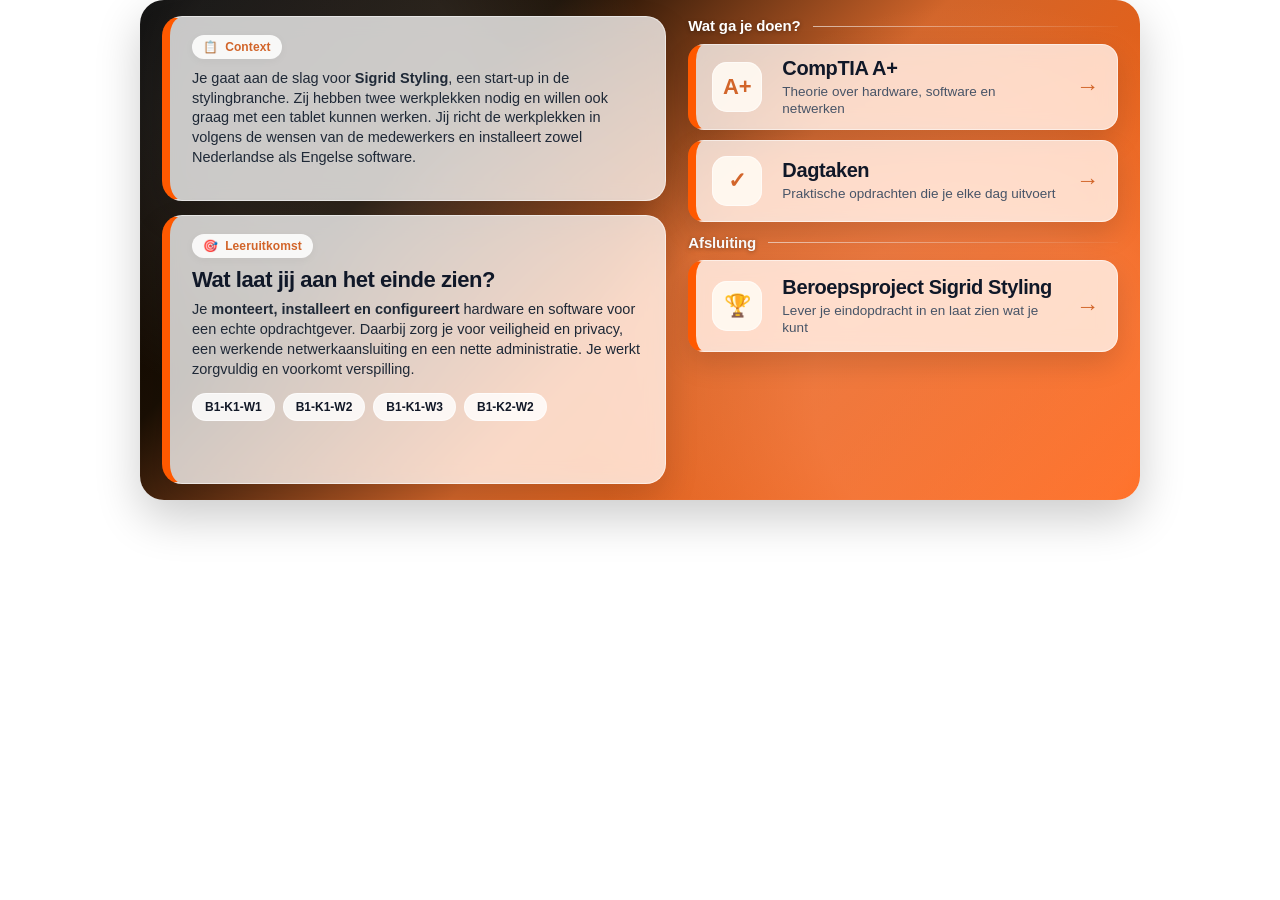
==== index.html @ a62503b3 "Rename startpagina(1).html to index.html" ====
<!doctype html>
<html lang="nl">
<head>
  <meta charset="utf-8">
  <meta name="viewport" content="width=device-width, initial-scale=1">
  <title>Sigrid Styling - Startpagina</title>
  <link rel="stylesheet" href="sigrid-startpagina.css">
</head>
<body>
  <main class="page-shell" aria-label="Startpagina Sigrid Styling">
    <section class="content-grid">
      <div class="left-column">
        <article class="glass-card assignment-card">
          <div class="pill"><span aria-hidden="true">📋</span><span>Context</span></div>
          <p class="body-text">
            Je gaat aan de slag voor <strong>Sigrid Styling</strong>, een start-up in de stylingbranche. Zij hebben twee werkplekken nodig en willen ook graag met een tablet kunnen werken. Jij richt de werkplekken in volgens de wensen van de medewerkers en installeert zowel Nederlandse als Engelse software.
          </p>
        </article>

        <article class="glass-card outcome-card">
          <div class="pill"><span aria-hidden="true">🎯</span><span>Leeruitkomst</span></div>
          <h1 class="section-title">Wat laat jij aan het einde zien?</h1>
          <p class="body-text">
            Je <strong>monteert, installeert en configureert</strong> hardware en software voor een echte opdrachtgever. Daarbij zorg je voor veiligheid en privacy, een werkende netwerkaansluiting en een nette administratie. Je werkt zorgvuldig en voorkomt verspilling.
          </p>
          <div class="tags" aria-label="Werkprocessen">
            <span class="tag">B1-K1-W1</span>
            <span class="tag">B1-K1-W2</span>
            <span class="tag">B1-K1-W3</span>
            <span class="tag">B1-K2-W2</span>
          </div>
        </article>
      </div>

      <aside class="right-column" aria-label="Navigatie">
        <div class="section-heading">Wat ga je doen?</div>
        <div class="action-list">
          <a class="action-card popup-link" href="https://teraa-canvas.instructure.com/courses/930/pages/sigridcomptia?module_item_id=13072" aria-label="Open CompTIA A+">
            <div class="icon-box" aria-hidden="true">A+</div>
            <div>
              <h2 class="action-title">CompTIA A+</h2>
              <p class="action-desc">Theorie over hardware, software en netwerken</p>
            </div>
            <div class="arrow" aria-hidden="true">→</div>
          </a>

          <a class="action-card popup-link" href="https://teraa-canvas.instructure.com/courses/930/pages/sigriddagtaken?module_item_id=13073" aria-label="Open Dagtaken">
            <div class="icon-box" aria-hidden="true">✓</div>
            <div>
              <h2 class="action-title">Dagtaken</h2>
              <p class="action-desc">Praktische opdrachten die je elke dag uitvoert</p>
            </div>
            <div class="arrow" aria-hidden="true">→</div>
          </a>
        </div>

        <div class="section-heading">Afsluiting</div>
        <a class="action-card project-card popup-link" href="https://teraa-canvas.instructure.com/courses/930/pages/comptia?module_item_id=13074" aria-label="Open Beroepsproject Sigrid Styling">
          <div class="icon-box" aria-hidden="true">🏆</div>
          <div>
            <h2 class="action-title">Beroepsproject Sigrid Styling</h2>
            <p class="action-desc">Lever je eindopdracht in en laat zien wat je kunt</p>
          </div>
          <div class="arrow" aria-hidden="true">→</div>
        </a>
      </aside>
    </section>
  </main>

  <script>
    // Opent de Canvas-pagina in één herbruikbaar venster van 90% van het scherm.
    // De startpagina blijft daardoor gewoon open op de achtergrond.
    document.querySelectorAll('.popup-link').forEach((link) => {
      link.addEventListener('click', (event) => {
        event.preventDefault();

        const width = Math.round(window.screen.availWidth * 0.90);
        const height = Math.round(window.screen.availHeight * 0.90);
        const left = Math.round(window.screen.availLeft + (window.screen.availWidth - width) / 2);
        const top = Math.round(window.screen.availTop + (window.screen.availHeight - height) / 2);
        const options = `popup=yes,width=${width},height=${height},left=${left},top=${top},resizable=yes,scrollbars=yes`;
        const popup = window.open(link.href, 'canvasPopup', options);

        // Als de browser pop-ups blokkeert, werkt de link alsnog gewoon.
        if (popup) {
          popup.focus();
        } else {
          window.location.href = link.href;
        }
      });
    });
  </script>
</body>
</html>
---- sigrid-startpagina.css ----
/* ================================================================
   Sigrid Styling - startpagina
   Dit bestand bevat alleen de vormgeving van startpagina(1).html.
   ================================================================ */

:root {
  --teraa-orange: #FF5900;
  --teraa-orange-dark: #D2652A;
  --ink: #101828;
  --muted: #475467;
  --glass: rgba(255, 255, 255, 0.76);
  --glass-strong: rgba(255, 255, 255, 0.88);
  --glass-border: rgba(255, 255, 255, 0.52);
  --shadow: 0 18px 46px rgba(0, 0, 0, 0.20);
  --radius-xl: 24px;
  --radius-lg: 20px;
  --radius-md: 16px;
}

* { box-sizing: border-box; }

html,
body {
  width: 100%;
  min-height: 100%;
  margin: 0;
  padding: 0;
  font-family: Arial, Helvetica, sans-serif;
  color: var(--ink);
  background: transparent;
}

body {
  display: grid;
  place-items: start center;
  overflow: hidden;
}

/* Het vaste Canvas-vlak van 1000 bij 500 pixels. */
.page-shell {
  width: min(1000px, 100vw);
  height: 500px;
  min-height: 0;
  position: relative;
  overflow: hidden;
  border-radius: var(--radius-xl);
  background:
    radial-gradient(circle at 18% 18%, rgba(255, 255, 255, 0.10) 0 16%, transparent 36%),
    radial-gradient(circle at 84% 78%, rgba(255, 153, 110, 0.42) 0 18%, transparent 42%),
    linear-gradient(135deg, #000000 0%, #1a0f04 28%, #D2652A 54%, var(--teraa-orange) 100%);
  box-shadow: var(--shadow);
}

.page-shell::before {
  content: "";
  position: absolute;
  inset: 0;
  background:
    linear-gradient(90deg, rgba(255,255,255,0.06) 0 1px, transparent 1px 80px),
    linear-gradient(0deg, rgba(255,255,255,0.04) 0 1px, transparent 1px 80px);
  opacity: 0.28;
  pointer-events: none;
}

.content-grid {
  position: relative;
  z-index: 1;
  height: 100%;
  display: grid;
  grid-template-columns: 1.08fr 0.92fr;
  gap: 22px;
  padding: 16px 22px;
}

.left-column,
.right-column { min-width: 0; }

.left-column {
  display: grid;
  grid-template-rows: auto 1fr;
  gap: 14px;
}

/* Halfdoorzichtige witte informatievakken. */
.glass-card {
  background: var(--glass);
  border: 1px solid var(--glass-border);
  border-radius: var(--radius-lg);
  box-shadow: 0 14px 34px rgba(0, 0, 0, 0.14);
  backdrop-filter: blur(10px) saturate(125%);
  -webkit-backdrop-filter: blur(10px) saturate(125%);
}

.assignment-card,
.outcome-card {
  padding: 18px 22px;
  border-left: 8px solid var(--teraa-orange);
}

.pill {
  display: inline-flex;
  align-items: center;
  gap: 7px;
  width: fit-content;
  margin: 0 0 10px;
  padding: 6px 11px;
  border-radius: 999px;
  background: var(--glass-strong);
  color: var(--teraa-orange-dark);
  font-size: 12px;
  line-height: 1;
  font-weight: 800;
  letter-spacing: 0.01em;
  box-shadow: 0 2px 10px rgba(0,0,0,0.04);
}

.section-title {
  margin: 0 0 9px;
  font-size: 22px;
  line-height: 1.08;
  color: var(--ink);
  font-weight: 800;
  letter-spacing: -0.02em;
}

.body-text {
  margin: 0 0 14px;
  font-size: 14.5px;
  line-height: 1.36;
  color: #1f2937;
}

.tags {
  display: flex;
  flex-wrap: wrap;
  gap: 8px;
}

.tag {
  display: inline-flex;
  align-items: center;
  padding: 7px 12px;
  border-radius: 999px;
  background: rgba(255,255,255,0.82);
  border: 1px solid rgba(255,255,255,0.60);
  color: #111827;
  font-size: 12px;
  line-height: 1;
  font-weight: 700;
}

/* Rechterkolom met de drie linkknoppen. */
.right-column {
  display: flex;
  flex-direction: column;
  padding: 2px 0 0;
}

.section-heading {
  display: flex;
  align-items: center;
  gap: 12px;
  margin: 0 0 9px;
  color: #fff;
  font-size: 15px;
  line-height: 1.1;
  font-weight: 900;
  letter-spacing: -0.01em;
  text-shadow: 0 1px 4px rgba(0,0,0,0.35);
  white-space: nowrap;
}

.section-heading::after {
  content: "";
  display: block;
  height: 1px;
  flex: 1;
  background: linear-gradient(90deg, rgba(255,255,255,0.60), rgba(255,255,255,0.04));
}

.action-list {
  display: grid;
  gap: 10px;
  margin-bottom: 13px;
}

.action-card {
  display: grid;
  grid-template-columns: 58px 1fr 26px;
  align-items: center;
  gap: 12px;
  min-height: 82px;
  padding: 12px 18px 12px 16px;
  text-decoration: none;
  color: inherit;
  background: var(--glass);
  border: 1px solid var(--glass-border);
  border-left: 8px solid var(--teraa-orange);
  border-radius: var(--radius-md);
  box-shadow: 0 12px 28px rgba(0, 0, 0, 0.13);
  backdrop-filter: blur(10px) saturate(125%);
  -webkit-backdrop-filter: blur(10px) saturate(125%);
  transition: transform 160ms ease, box-shadow 160ms ease, background 160ms ease;
}

.action-card:hover,
.action-card:focus-visible {
  transform: translateY(-2px);
  background: rgba(255, 255, 255, 0.90);
  box-shadow: 0 18px 38px rgba(0, 0, 0, 0.18);
  outline: none;
}

.icon-box {
  width: 50px;
  height: 50px;
  display: grid;
  place-items: center;
  border-radius: 15px;
  background: rgba(255, 250, 242, 0.92);
  color: var(--teraa-orange-dark);
  font-size: 22px;
  line-height: 1;
  font-weight: 900;
  box-shadow: inset 0 0 0 1px rgba(255,255,255,0.55);
}

.action-title {
  margin: 0 0 4px;
  font-size: 20px;
  line-height: 1.1;
  font-weight: 850;
  color: var(--ink);
  letter-spacing: -0.02em;
}

.action-desc {
  margin: 0;
  font-size: 13.5px;
  line-height: 1.26;
  color: var(--muted);
}

.arrow {
  color: var(--teraa-orange-dark);
  font-size: 23px;
  line-height: 1;
  text-align: right;
  font-weight: 900;
}

.project-card { min-height: 92px; }

/* Op een smal scherm wordt de startpagina onder elkaar gezet. */
@media (max-width: 760px) {
  body { overflow: auto; }

  .page-shell {
    width: 100%;
    height: auto;
    min-height: 0;
    border-radius: 0;
  }

  .content-grid {
    grid-template-columns: 1fr;
    height: auto;
    padding: 18px;
  }
}
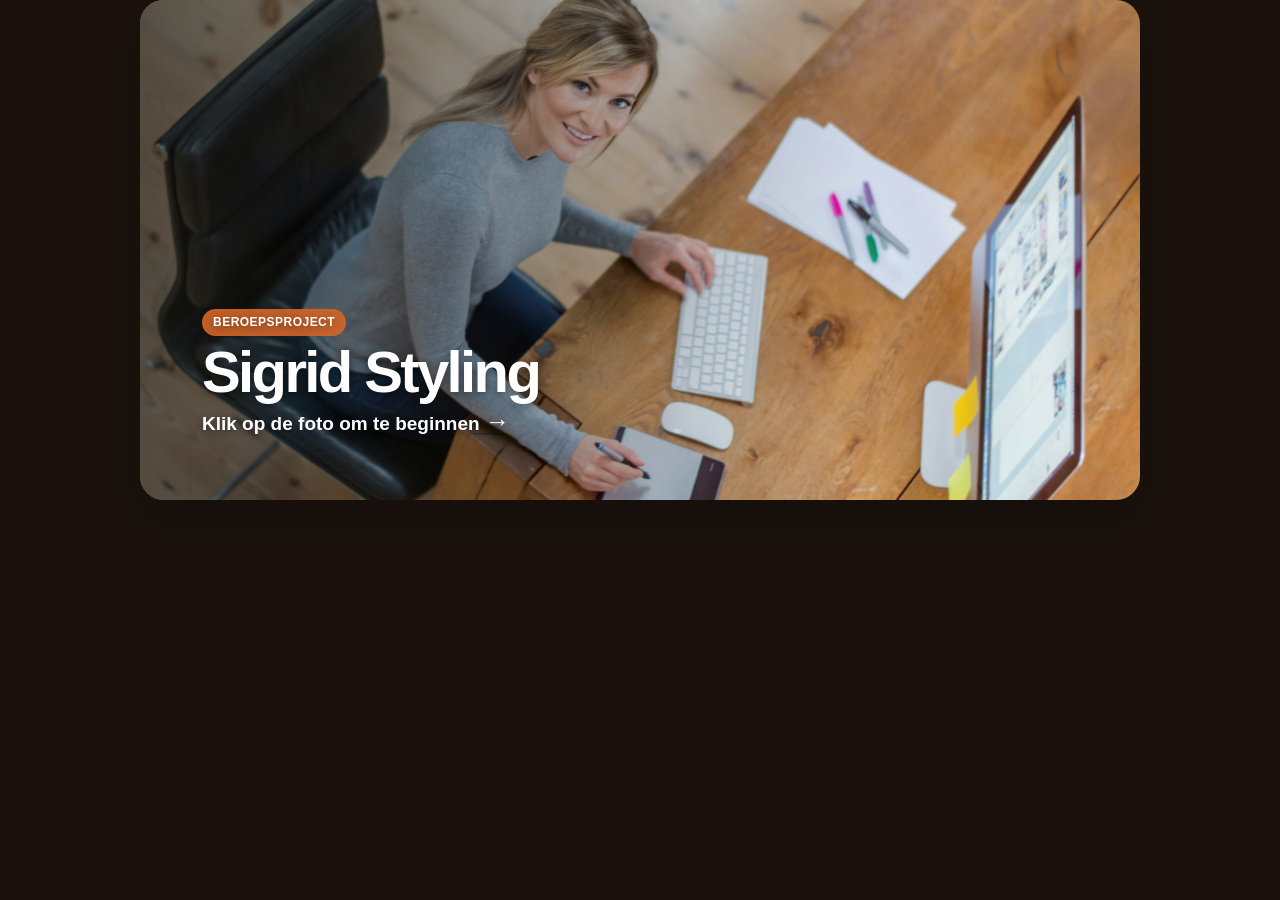
==== commit e8be47b5: "Add files via upload" ====
--- a/index.html
+++ b/index.html
@@ -3,91 +3,55 @@
 <head>
   <meta charset="utf-8">
   <meta name="viewport" content="width=device-width, initial-scale=1">
-  <title>Sigrid Styling - Startpagina</title>
-  <link rel="stylesheet" href="sigrid-startpagina.css">
+  <title>Sigrid Styling</title>
+  <link rel="stylesheet" href="style.css">
 </head>
-<body>
-  <main class="page-shell" aria-label="Startpagina Sigrid Styling">
-    <section class="content-grid">
-      <div class="left-column">
-        <article class="glass-card assignment-card">
-          <div class="pill"><span aria-hidden="true">📋</span><span>Context</span></div>
-          <p class="body-text">
-            Je gaat aan de slag voor <strong>Sigrid Styling</strong>, een start-up in de stylingbranche. Zij hebben twee werkplekken nodig en willen ook graag met een tablet kunnen werken. Jij richt de werkplekken in volgens de wensen van de medewerkers en installeert zowel Nederlandse als Engelse software.
-          </p>
-        </article>
-
-        <article class="glass-card outcome-card">
-          <div class="pill"><span aria-hidden="true">🎯</span><span>Leeruitkomst</span></div>
-          <h1 class="section-title">Wat laat jij aan het einde zien?</h1>
-          <p class="body-text">
-            Je <strong>monteert, installeert en configureert</strong> hardware en software voor een echte opdrachtgever. Daarbij zorg je voor veiligheid en privacy, een werkende netwerkaansluiting en een nette administratie. Je werkt zorgvuldig en voorkomt verspilling.
-          </p>
-          <div class="tags" aria-label="Werkprocessen">
-            <span class="tag">B1-K1-W1</span>
-            <span class="tag">B1-K1-W2</span>
-            <span class="tag">B1-K1-W3</span>
-            <span class="tag">B1-K2-W2</span>
-          </div>
-        </article>
-      </div>
-
-      <aside class="right-column" aria-label="Navigatie">
-        <div class="section-heading">Wat ga je doen?</div>
-        <div class="action-list">
-          <a class="action-card popup-link" href="https://teraa-canvas.instructure.com/courses/930/pages/sigridcomptia?module_item_id=13072" aria-label="Open CompTIA A+">
-            <div class="icon-box" aria-hidden="true">A+</div>
-            <div>
-              <h2 class="action-title">CompTIA A+</h2>
-              <p class="action-desc">Theorie over hardware, software en netwerken</p>
-            </div>
-            <div class="arrow" aria-hidden="true">→</div>
-          </a>
-
-          <a class="action-card popup-link" href="https://teraa-canvas.instructure.com/courses/930/pages/sigriddagtaken?module_item_id=13073" aria-label="Open Dagtaken">
-            <div class="icon-box" aria-hidden="true">✓</div>
-            <div>
-              <h2 class="action-title">Dagtaken</h2>
-              <p class="action-desc">Praktische opdrachten die je elke dag uitvoert</p>
-            </div>
-            <div class="arrow" aria-hidden="true">→</div>
-          </a>
-        </div>
-
-        <div class="section-heading">Afsluiting</div>
-        <a class="action-card project-card popup-link" href="https://teraa-canvas.instructure.com/courses/930/pages/comptia?module_item_id=13074" aria-label="Open Beroepsproject Sigrid Styling">
-          <div class="icon-box" aria-hidden="true">🏆</div>
-          <div>
-            <h2 class="action-title">Beroepsproject Sigrid Styling</h2>
-            <p class="action-desc">Lever je eindopdracht in en laat zien wat je kunt</p>
-          </div>
-          <div class="arrow" aria-hidden="true">→</div>
-        </a>
-      </aside>
-    </section>
+<body class="landing-page">
+  <main class="landing-shell" aria-label="Start Sigrid Styling">
+    <button class="landing-link" id="openMenu" type="button" aria-haspopup="dialog" aria-controls="menuModal">
+      <img class="landing-photo" src="sigrid.png" alt="Sigrid werkt aan haar werkplek">
+      <span class="landing-shade" aria-hidden="true"></span>
+      <span class="landing-copy">
+        <span class="landing-kicker">Beroepsproject</span>
+        <strong>Sigrid Styling</strong>
+        <span>Klik op de foto om te beginnen <b aria-hidden="true">→</b></span>
+      </span>
+    </button>
   </main>
 
+  <div class="page-modal" id="menuModal" aria-hidden="true">
+    <section class="page-modal__window" role="dialog" aria-modal="true" aria-label="Menu Sigrid Styling">
+      <button class="page-modal__close" id="closeMenu" type="button" aria-label="Sluit menu">×</button>
+      <iframe class="page-modal__frame" title="Menu Sigrid Styling" src="about:blank"></iframe>
+    </section>
+  </div>
+
   <script>
-    // Opent de Canvas-pagina in één herbruikbaar venster van 90% van het scherm.
-    // De startpagina blijft daardoor gewoon open op de achtergrond.
-    document.querySelectorAll('.popup-link').forEach((link) => {
-      link.addEventListener('click', (event) => {
-        event.preventDefault();
+    const modal = document.getElementById('menuModal');
+    const modalFrame = modal.querySelector('.page-modal__frame');
+    const openButton = document.getElementById('openMenu');
+    const closeButton = document.getElementById('closeMenu');
 
-        const width = Math.round(window.screen.availWidth * 0.90);
-        const height = Math.round(window.screen.availHeight * 0.90);
-        const left = Math.round(window.screen.availLeft + (window.screen.availWidth - width) / 2);
-        const top = Math.round(window.screen.availTop + (window.screen.availHeight - height) / 2);
-        const options = `popup=yes,width=${width},height=${height},left=${left},top=${top},resizable=yes,scrollbars=yes`;
-        const popup = window.open(link.href, 'canvasPopup', options);
+    function closeModal() {
+      modal.classList.remove('is-open');
+      modal.setAttribute('aria-hidden', 'true');
+      modalFrame.src = 'about:blank';
+      openButton.focus();
+    }
 
-        // Als de browser pop-ups blokkeert, werkt de link alsnog gewoon.
-        if (popup) {
-          popup.focus();
-        } else {
-          window.location.href = link.href;
-        }
-      });
+    openButton.addEventListener('click', () => {
+      modalFrame.src = 'menu.html';
+      modal.classList.add('is-open');
+      modal.setAttribute('aria-hidden', 'false');
+      closeButton.focus();
+    });
+
+    closeButton.addEventListener('click', closeModal);
+    modal.addEventListener('click', (event) => {
+      if (event.target === modal) closeModal();
+    });
+    document.addEventListener('keydown', (event) => {
+      if (event.key === 'Escape' && modal.classList.contains('is-open')) closeModal();
     });
   </script>
 </body>
--- a/style.css
+++ b/style.css
@@ -0,0 +1,649 @@
+/* ================================================================
+   Sigrid Styling - startpagina
+   Dit bestand bevat alleen de vormgeving van startpagina(1).html.
+   ================================================================ */
+
+:root {
+  --teraa-orange: #FF5900;
+  --teraa-orange-dark: #D2652A;
+  --ink: #101828;
+  --muted: #475467;
+  --glass: rgba(255, 255, 255, 0.76);
+  --glass-strong: rgba(255, 255, 255, 0.88);
+  --glass-border: rgba(255, 255, 255, 0.52);
+  --shadow: 0 18px 46px rgba(0, 0, 0, 0.20);
+  --radius-xl: 24px;
+  --radius-lg: 20px;
+  --radius-md: 16px;
+}
+
+* { box-sizing: border-box; }
+
+html,
+body {
+  width: 100%;
+  min-height: 100%;
+  margin: 0;
+  padding: 0;
+  font-family: Arial, Helvetica, sans-serif;
+  color: var(--ink);
+  background: transparent;
+}
+
+body {
+  display: grid;
+  place-items: start center;
+  overflow: hidden;
+}
+
+/* Het vaste Canvas-vlak van 1000 bij 500 pixels. */
+.page-shell {
+  width: min(1000px, 100vw);
+  height: 500px;
+  min-height: 0;
+  position: relative;
+  overflow: hidden;
+  border-radius: var(--radius-xl);
+  background:
+    radial-gradient(circle at 18% 18%, rgba(255, 255, 255, 0.10) 0 16%, transparent 36%),
+    radial-gradient(circle at 84% 78%, rgba(255, 153, 110, 0.42) 0 18%, transparent 42%),
+    linear-gradient(135deg, #000000 0%, #1a0f04 28%, #D2652A 54%, var(--teraa-orange) 100%);
+  box-shadow: var(--shadow);
+}
+
+.page-shell::before {
+  content: "";
+  position: absolute;
+  inset: 0;
+  background:
+    linear-gradient(90deg, rgba(255,255,255,0.06) 0 1px, transparent 1px 80px),
+    linear-gradient(0deg, rgba(255,255,255,0.04) 0 1px, transparent 1px 80px);
+  opacity: 0.28;
+  pointer-events: none;
+}
+
+.content-grid {
+  position: relative;
+  z-index: 1;
+  height: 100%;
+  display: grid;
+  grid-template-columns: 1.08fr 0.92fr;
+  gap: 22px;
+  padding: 16px 22px;
+}
+
+.left-column,
+.right-column { min-width: 0; }
+
+.left-column {
+  display: grid;
+  grid-template-rows: auto 1fr;
+  gap: 14px;
+}
+
+/* Halfdoorzichtige witte informatievakken. */
+.glass-card {
+  background: var(--glass);
+  border: 1px solid var(--glass-border);
+  border-radius: var(--radius-lg);
+  box-shadow: 0 14px 34px rgba(0, 0, 0, 0.14);
+  backdrop-filter: blur(10px) saturate(125%);
+  -webkit-backdrop-filter: blur(10px) saturate(125%);
+}
+
+.assignment-card,
+.outcome-card {
+  padding: 18px 22px;
+  border-left: 8px solid var(--teraa-orange);
+}
+
+.pill {
+  display: inline-flex;
+  align-items: center;
+  gap: 7px;
+  width: fit-content;
+  margin: 0 0 10px;
+  padding: 6px 11px;
+  border-radius: 999px;
+  background: var(--glass-strong);
+  color: var(--teraa-orange-dark);
+  font-size: 12px;
+  line-height: 1;
+  font-weight: 800;
+  letter-spacing: 0.01em;
+  box-shadow: 0 2px 10px rgba(0,0,0,0.04);
+}
+
+.section-title {
+  margin: 0 0 9px;
+  font-size: 22px;
+  line-height: 1.08;
+  color: var(--ink);
+  font-weight: 800;
+  letter-spacing: -0.02em;
+}
+
+.body-text {
+  margin: 0 0 14px;
+  font-size: 14.5px;
+  line-height: 1.36;
+  color: #1f2937;
+}
+
+.tags {
+  display: flex;
+  flex-wrap: wrap;
+  gap: 8px;
+}
+
+.tag {
+  display: inline-flex;
+  align-items: center;
+  padding: 7px 12px;
+  border-radius: 999px;
+  background: rgba(255,255,255,0.82);
+  border: 1px solid rgba(255,255,255,0.60);
+  color: #111827;
+  font-size: 12px;
+  line-height: 1;
+  font-weight: 700;
+}
+
+/* Rechterkolom met de drie linkknoppen. */
+.right-column {
+  display: flex;
+  flex-direction: column;
+  padding: 2px 0 0;
+}
+
+.section-heading {
+  display: flex;
+  align-items: center;
+  gap: 12px;
+  margin: 0 0 9px;
+  color: #fff;
+  font-size: 15px;
+  line-height: 1.1;
+  font-weight: 900;
+  letter-spacing: -0.01em;
+  text-shadow: 0 1px 4px rgba(0,0,0,0.35);
+  white-space: nowrap;
+}
+
+.section-heading::after {
+  content: "";
+  display: block;
+  height: 1px;
+  flex: 1;
+  background: linear-gradient(90deg, rgba(255,255,255,0.60), rgba(255,255,255,0.04));
+}
+
+.action-list {
+  display: grid;
+  gap: 10px;
+  margin-bottom: 13px;
+}
+
+.action-card {
+  display: grid;
+  grid-template-columns: 58px 1fr 26px;
+  align-items: center;
+  gap: 12px;
+  min-height: 82px;
+  padding: 12px 18px 12px 16px;
+  text-decoration: none;
+  color: inherit;
+  background: var(--glass);
+  border: 1px solid var(--glass-border);
+  border-left: 8px solid var(--teraa-orange);
+  border-radius: var(--radius-md);
+  box-shadow: 0 12px 28px rgba(0, 0, 0, 0.13);
+  backdrop-filter: blur(10px) saturate(125%);
+  -webkit-backdrop-filter: blur(10px) saturate(125%);
+  transition: transform 160ms ease, box-shadow 160ms ease, background 160ms ease;
+}
+
+.action-card:hover,
+.action-card:focus-visible {
+  transform: translateY(-2px);
+  background: rgba(255, 255, 255, 0.90);
+  box-shadow: 0 18px 38px rgba(0, 0, 0, 0.18);
+  outline: none;
+}
+
+.icon-box {
+  width: 50px;
+  height: 50px;
+  display: grid;
+  place-items: center;
+  border-radius: 15px;
+  background: rgba(255, 250, 242, 0.92);
+  color: var(--teraa-orange-dark);
+  font-size: 22px;
+  line-height: 1;
+  font-weight: 900;
+  box-shadow: inset 0 0 0 1px rgba(255,255,255,0.55);
+}
+
+.action-title {
+  margin: 0 0 4px;
+  font-size: 20px;
+  line-height: 1.1;
+  font-weight: 850;
+  color: var(--ink);
+  letter-spacing: -0.02em;
+}
+
+.action-desc {
+  margin: 0;
+  font-size: 13.5px;
+  line-height: 1.26;
+  color: var(--muted);
+}
+
+.arrow {
+  color: var(--teraa-orange-dark);
+  font-size: 23px;
+  line-height: 1;
+  text-align: right;
+  font-weight: 900;
+}
+
+.project-card { min-height: 92px; }
+
+/* =================================================================
+   Fotopagina: de foto opent het menu in een halfdoorzichtige popup.
+   ================================================================= */
+.landing-page {
+  min-height: 100vh;
+  background: #1b120d;
+}
+
+.landing-shell {
+  width: min(1000px, 100vw);
+  height: min(500px, 100vh);
+  overflow: hidden;
+  border-radius: var(--radius-xl);
+  box-shadow: var(--shadow);
+}
+
+.landing-link {
+  position: relative;
+  display: block;
+  width: 100%;
+  height: 100%;
+  padding: 0;
+  overflow: hidden;
+  border: 0;
+  background: #1b120d;
+  color: #fff;
+  cursor: pointer;
+  text-align: left;
+}
+
+.landing-photo {
+  display: block;
+  width: 100%;
+  height: 100%;
+  object-fit: cover;
+  transition: transform 300ms ease;
+}
+
+.landing-link:hover .landing-photo,
+.landing-link:focus-visible .landing-photo { transform: scale(1.035); }
+
+.landing-link:focus-visible { outline: 4px solid #fff; outline-offset: -8px; }
+
+.landing-shade {
+  position: absolute;
+  inset: 0;
+  background: linear-gradient(90deg, rgba(0, 0, 0, 0.62) 0%, rgba(0, 0, 0, 0.24) 45%, rgba(0, 0, 0, 0.04) 72%);
+}
+
+.landing-copy {
+  position: absolute;
+  left: clamp(24px, 5vw, 62px);
+  bottom: clamp(26px, 6vw, 62px);
+  display: grid;
+  gap: 8px;
+  max-width: 420px;
+  font-size: clamp(15px, 2vw, 19px);
+  font-weight: 700;
+  line-height: 1.25;
+  text-shadow: 0 2px 8px rgba(0, 0, 0, 0.48);
+}
+
+.landing-copy strong {
+  font-size: clamp(32px, 5vw, 58px);
+  line-height: 0.95;
+  letter-spacing: -0.045em;
+}
+
+.landing-kicker {
+  width: fit-content;
+  padding: 6px 11px;
+  border-radius: 999px;
+  background: rgba(210, 101, 42, 0.92);
+  font-size: 12px;
+  font-weight: 900;
+  letter-spacing: 0.04em;
+  text-transform: uppercase;
+}
+
+.landing-copy b { font-size: 1.3em; }
+
+/* Op een smal scherm wordt de startpagina onder elkaar gezet. */
+@media (max-width: 760px) {
+  body { overflow: auto; }
+
+  .page-shell {
+    width: 100%;
+    height: auto;
+    min-height: 0;
+    border-radius: 0;
+  }
+
+  .content-grid {
+    grid-template-columns: 1fr;
+    height: auto;
+    padding: 18px;
+  }
+
+  .landing-page { overflow: hidden; }
+
+  .landing-shell {
+    width: 100vw;
+    height: 100vh;
+    border-radius: 0;
+  }
+}
+
+/* =================================================================
+   Transparant popupvenster op de startpagina
+   De startpagina blijft zichtbaar achter dit venster.
+   ================================================================= */
+.page-modal {
+  position: fixed;
+  z-index: 9999;
+  inset: 0;
+  display: none;
+  align-items: center;
+  justify-content: center;
+  padding: 5vh 5vw;
+  background: rgba(0, 0, 0, 0.22);
+  backdrop-filter: blur(2px);
+  -webkit-backdrop-filter: blur(2px);
+}
+
+.page-modal.is-open { display: flex; }
+
+.page-modal__window {
+  position: relative;
+  width: 90vw;
+  height: 90vh;
+  overflow: hidden;
+  border: 1px solid rgba(255, 255, 255, 0.78);
+  border-radius: 22px;
+  background: rgba(255, 255, 255, 0.92);
+  box-shadow: 0 28px 80px rgba(0, 0, 0, 0.52);
+  opacity: 0.92;
+}
+
+.page-modal__frame {
+  display: block;
+  width: 100%;
+  height: 100%;
+  border: 0;
+  background: transparent;
+}
+
+.page-modal__close {
+  position: absolute;
+  z-index: 2;
+  top: 12px;
+  right: 14px;
+  width: 40px;
+  height: 40px;
+  border: 1px solid rgba(255,255,255,0.86);
+  border-radius: 50%;
+  background: rgba(16, 24, 40, 0.82);
+  color: #fff;
+  font-size: 27px;
+  line-height: 1;
+  cursor: pointer;
+  box-shadow: 0 4px 14px rgba(0,0,0,0.32);
+}
+
+.page-modal__close:hover,
+.page-modal__close:focus-visible {
+  background: var(--teraa-orange);
+  outline: 3px solid rgba(255,255,255,0.72);
+  outline-offset: 2px;
+}
+
+/* =================================================================
+   Gedeelde opmaak voor de drie pagina's in het popupvenster
+   ================================================================= */
+html,
+body { min-height: 100%; }
+
+body[data-page] {
+  display: block;
+  place-items: initial;
+  width: 100%;
+  height: 100vh;
+  margin: 0;
+  overflow: hidden;
+  font-family: Arial, Helvetica, sans-serif;
+  background: transparent;
+}
+
+body[data-page] * { box-sizing: border-box; }
+
+body[data-page] .tab-wrapper {
+  width: 100%;
+  height: 100%;
+  margin: 0;
+  overflow: hidden;
+  border-radius: 0;
+  background: linear-gradient(160deg, #000000 0%, #1f1f1f 38%, #efa242 100%);
+}
+
+body[data-page] .banner {
+  height: 28%;
+  padding: 3.8% 4.6% 2%;
+  color: #fff;
+}
+
+body[data-page] .banner h1 {
+  margin: 0 0 7px;
+  color: #fff;
+  font-size: clamp(24px, 2.5vw, 38px);
+  line-height: 1.08;
+}
+
+body[data-page] .banner p {
+  max-width: 870px;
+  margin: 0;
+  color: #fff;
+  font-size: clamp(14px, 1.35vw, 19px);
+  line-height: 1.34;
+}
+
+body[data-page] .chips {
+  display: flex;
+  flex-wrap: wrap;
+  gap: 7px;
+  margin-top: 11px;
+}
+
+body[data-page] .chips span {
+  padding: 6px 11px;
+  border-radius: 999px;
+  background: rgba(255,255,255,0.93);
+  color: #12333a;
+  font-size: clamp(11px, 1.08vw, 14px);
+  white-space: nowrap;
+}
+
+body[data-page] .tab-page {
+  display: flex;
+  gap: 14px;
+  height: 72%;
+  padding: 0 2% 2% 0;
+  overflow: hidden;
+}
+
+body[data-page] .tab-menu {
+  flex: 0 0 21%;
+  width: 21%;
+  padding: 10px 0 10px 12px;
+  overflow-y: auto;
+}
+
+body[data-page] .tab-button {
+  display: block;
+  width: 100%;
+  margin: 0 0 5px;
+  padding: 7px 11px;
+  border: 0;
+  border-radius: 8px;
+  background: rgba(255,255,255,0.11);
+  color: #fff;
+  text-align: left;
+  font-size: clamp(11px, 1.1vw, 15px);
+  line-height: 1.14;
+  cursor: pointer;
+}
+
+body[data-page] .tab-button:hover,
+body[data-page] .tab-button.active {
+  background: #D2652A;
+  color: #fff;
+}
+
+body[data-page] .tab-content-area {
+  flex: 1 1 auto;
+  min-width: 0;
+  height: 100%;
+  padding: 20px 28px;
+  overflow-y: auto;
+  border-radius: 18px;
+  background: rgba(255,255,255,0.76);
+  color: #24343a;
+  backdrop-filter: blur(2px);
+}
+
+body[data-page] .tab-content { display: none; }
+body[data-page] .tab-content.active { display: block; }
+
+body[data-page] .tab-content h2 {
+  margin: 0 0 8px;
+  color: #D2652A;
+  font-size: clamp(22px, 2vw, 30px);
+}
+
+body[data-page] .tab-content p,
+body[data-page] .tab-content li {
+  color: #24343a;
+  font-size: clamp(13px, 1.25vw, 17px);
+  line-height: 1.34;
+}
+
+body[data-page] .tab-content p { margin: 0 0 8px; }
+body[data-page] .tab-content ul,
+body[data-page] .tab-content ol { margin: 5px 0 9px 21px; padding: 0; }
+body[data-page] .tab-content li { margin-bottom: 4px; }
+
+body[data-page] .note,
+body[data-page] .info {
+  margin: 9px 0;
+  padding: 9px 12px;
+  border-left: 5px solid #D2652A;
+  border-radius: 10px;
+  background: rgba(247,250,251,0.74);
+}
+
+body[data-page] .badge {
+  display: inline-block;
+  margin-bottom: 5px;
+  padding: 5px 10px;
+  border-radius: 999px;
+  background: #D2652A;
+  color: #fff;
+  font-size: 13px;
+}
+
+body[data-page] .action-link,
+body[data-page] .resource-link,
+body[data-page] .helper-button {
+  display: inline-block;
+  margin: 4px 6px 4px 0;
+  padding: 8px 14px;
+  border-radius: 999px;
+  background: #D2652A;
+  color: #fff;
+  text-decoration: none;
+  font-weight: 700;
+  font-size: 14px;
+}
+
+body[data-page] .action-link:hover,
+body[data-page] .resource-link:hover,
+body[data-page] .helper-button:hover {
+  background: #efa242;
+  color: #12333a;
+}
+
+/* Extra onderdelen van de dagtakenpagina. */
+body[data-page="dagtaken"] .banner { height: 25%; padding-top: 2.2%; }
+body[data-page="dagtaken"] .tab-page { height: 75%; }
+body[data-page="dagtaken"] .banner-row,
+body[data-page="dagtaken"] .helper-row {
+  display: flex;
+  align-items: center;
+  gap: 12px;
+}
+
+body[data-page="dagtaken"] .banner-text { flex: 0 0 auto; }
+body[data-page="dagtaken"] .task-picker { flex: 1 1 auto; min-width: 260px; }
+body[data-page="dagtaken"] .task-picker select {
+  width: 100%;
+  padding: 9px 14px;
+  border: 2px solid rgba(255,255,255,0.95);
+  border-radius: 999px;
+  background: #F3C27A;
+  color: #5a3317;
+  font-weight: 700;
+}
+
+body[data-page="dagtaken"] .helper-row { justify-content: space-between; margin-top: 8px; }
+body[data-page="dagtaken"] .helper-row .chips { margin-top: 0; }
+body[data-page="dagtaken"] .helper-button { white-space: nowrap; }
+body[data-page="dagtaken"] .research-grid { display: grid; grid-template-columns: repeat(3, 1fr); gap: 9px; margin: 7px 0; }
+body[data-page="dagtaken"] .research-card { padding: 9px; border-left: 4px solid #D2652A; border-radius: 10px; background: rgba(247,250,251,0.82); }
+body[data-page="dagtaken"] .research-card strong,
+body[data-page="dagtaken"] .research-log strong { color: #D2652A; }
+body[data-page="dagtaken"] .research-log { display: grid; grid-template-columns: 130px 1fr; gap: 7px 10px; padding: 9px 10px; border-radius: 10px; background: rgba(255,255,255,0.58); }
+
+/* Extra onderdeel van de beroepsprojectpagina. */
+body[data-page="beroepsproject"] .banner { display: flex; gap: 22px; padding-top: 2.7%; }
+body[data-page="beroepsproject"] .banner-text { flex: 1 1 auto; min-width: 0; }
+body[data-page="beroepsproject"] .banner-image-link { position: relative; flex: 0 0 180px; height: 100%; overflow: hidden; border-radius: 13px; color: #fff; text-decoration: none; }
+body[data-page="beroepsproject"] .banner-image { width: 100%; height: 100%; object-fit: cover; display: block; }
+body[data-page="beroepsproject"] .banner-caption { position: absolute; right: 0; bottom: 0; left: 0; padding: 6px; background: rgba(0,0,0,0.55); text-align: center; font-size: 12px; }
+
+@media (max-width: 760px) {
+  .page-modal { padding: 5vh 5vw; }
+  .page-modal__window { width: 90vw; height: 90vh; border-radius: 14px; }
+  body[data-page] .banner { height: 31%; }
+  body[data-page] .tab-page { height: 69%; }
+  body[data-page] .tab-menu { flex-basis: 29%; width: 29%; }
+  body[data-page] .tab-content-area { padding: 14px; }
+  body[data-page="dagtaken"] .banner { height: 30%; }
+  body[data-page="dagtaken"] .tab-page { height: 70%; }
+  body[data-page="dagtaken"] .banner-row { align-items: flex-start; flex-direction: column; gap: 5px; }
+  body[data-page="dagtaken"] .task-picker { width: 100%; min-width: 0; }
+  body[data-page="dagtaken"] .helper-row .chips { display: none; }
+  body[data-page="beroepsproject"] .banner-image-link { display: none; }
+}
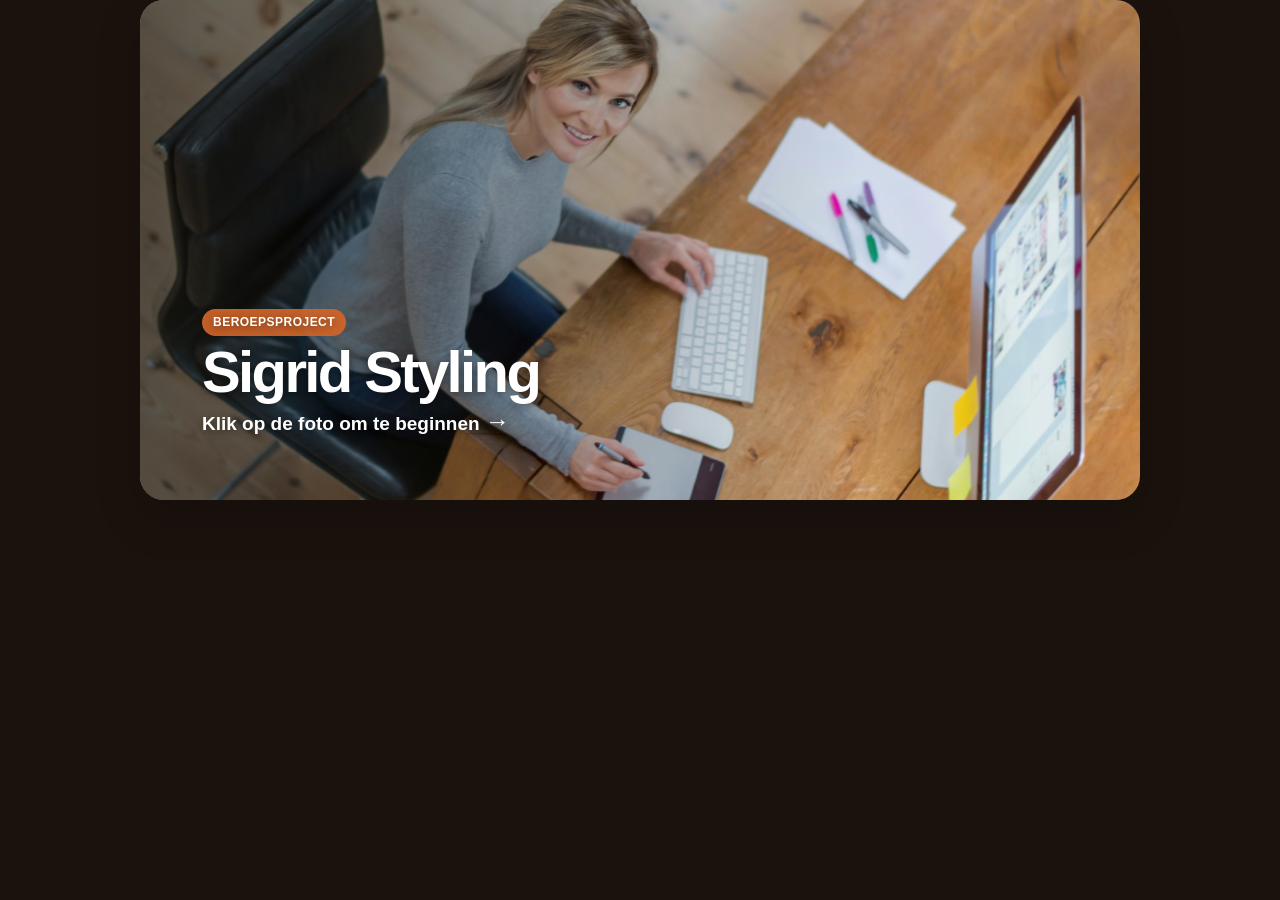
==== commit 3d8eef1c: "Add files via upload" ====
--- a/index.html
+++ b/index.html
@@ -8,7 +8,7 @@
 </head>
 <body class="landing-page">
   <main class="landing-shell" aria-label="Start Sigrid Styling">
-    <button class="landing-link" id="openMenu" type="button" aria-haspopup="dialog" aria-controls="menuModal">
+    <a class="landing-link" href="menu.html" target="_blank" rel="noopener" aria-label="Open het menu van Sigrid Styling in een nieuw tabblad">
       <img class="landing-photo" src="sigrid.png" alt="Sigrid werkt aan haar werkplek">
       <span class="landing-shade" aria-hidden="true"></span>
       <span class="landing-copy">
@@ -16,43 +16,7 @@
         <strong>Sigrid Styling</strong>
         <span>Klik op de foto om te beginnen <b aria-hidden="true">→</b></span>
       </span>
-    </button>
+    </a>
   </main>
-
-  <div class="page-modal" id="menuModal" aria-hidden="true">
-    <section class="page-modal__window" role="dialog" aria-modal="true" aria-label="Menu Sigrid Styling">
-      <button class="page-modal__close" id="closeMenu" type="button" aria-label="Sluit menu">×</button>
-      <iframe class="page-modal__frame" title="Menu Sigrid Styling" src="about:blank"></iframe>
-    </section>
-  </div>
-
-  <script>
-    const modal = document.getElementById('menuModal');
-    const modalFrame = modal.querySelector('.page-modal__frame');
-    const openButton = document.getElementById('openMenu');
-    const closeButton = document.getElementById('closeMenu');
-
-    function closeModal() {
-      modal.classList.remove('is-open');
-      modal.setAttribute('aria-hidden', 'true');
-      modalFrame.src = 'about:blank';
-      openButton.focus();
-    }
-
-    openButton.addEventListener('click', () => {
-      modalFrame.src = 'menu.html';
-      modal.classList.add('is-open');
-      modal.setAttribute('aria-hidden', 'false');
-      closeButton.focus();
-    });
-
-    closeButton.addEventListener('click', closeModal);
-    modal.addEventListener('click', (event) => {
-      if (event.target === modal) closeModal();
-    });
-    document.addEventListener('keydown', (event) => {
-      if (event.key === 'Escape' && modal.classList.contains('is-open')) closeModal();
-    });
-  </script>
 </body>
 </html>
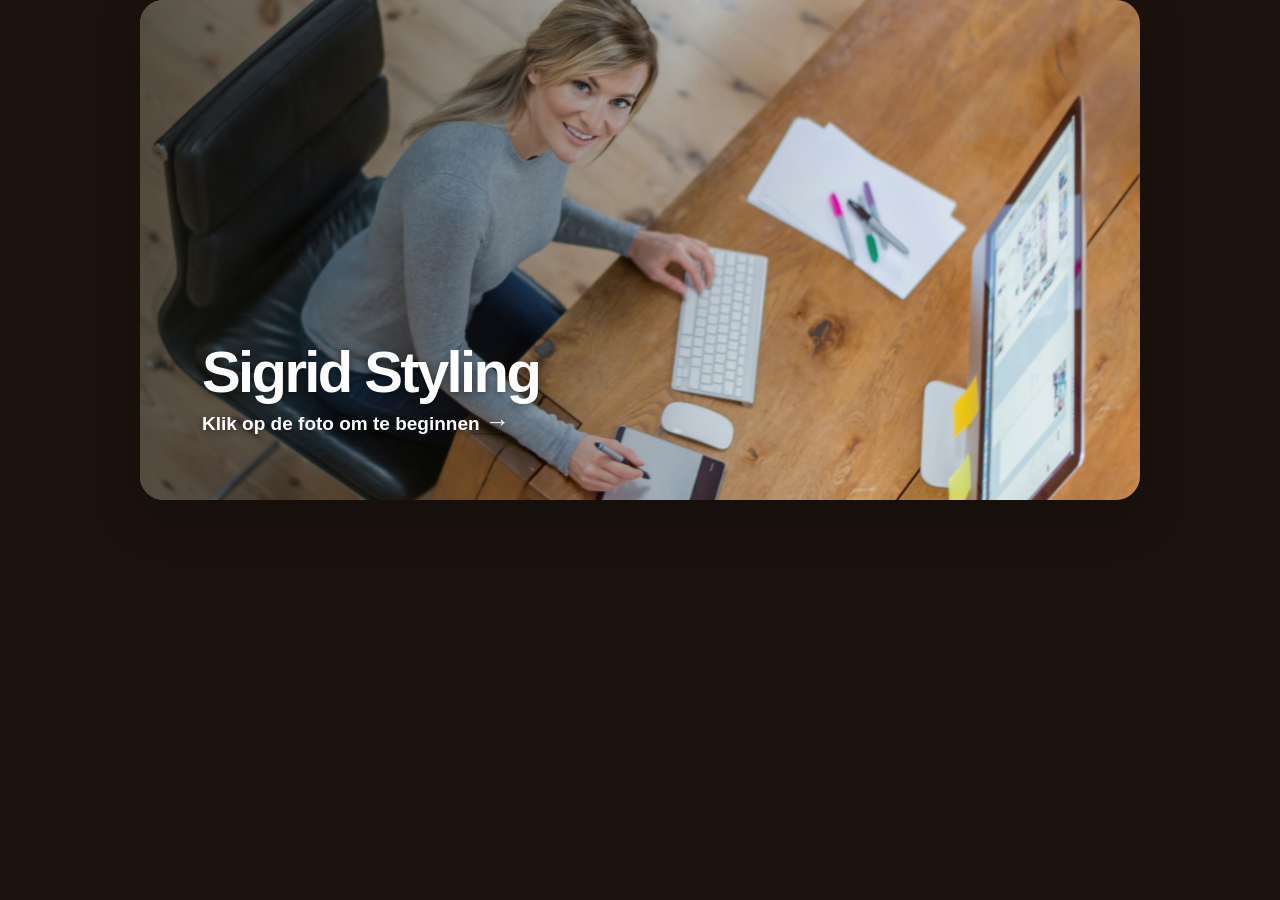
==== commit 41672757: "Update index.html" ====
--- a/index.html
+++ b/index.html
@@ -12,7 +12,6 @@
       <img class="landing-photo" src="sigrid.png" alt="Sigrid werkt aan haar werkplek">
       <span class="landing-shade" aria-hidden="true"></span>
       <span class="landing-copy">
-        <span class="landing-kicker">Beroepsproject</span>
         <strong>Sigrid Styling</strong>
         <span>Klik op de foto om te beginnen <b aria-hidden="true">→</b></span>
       </span>
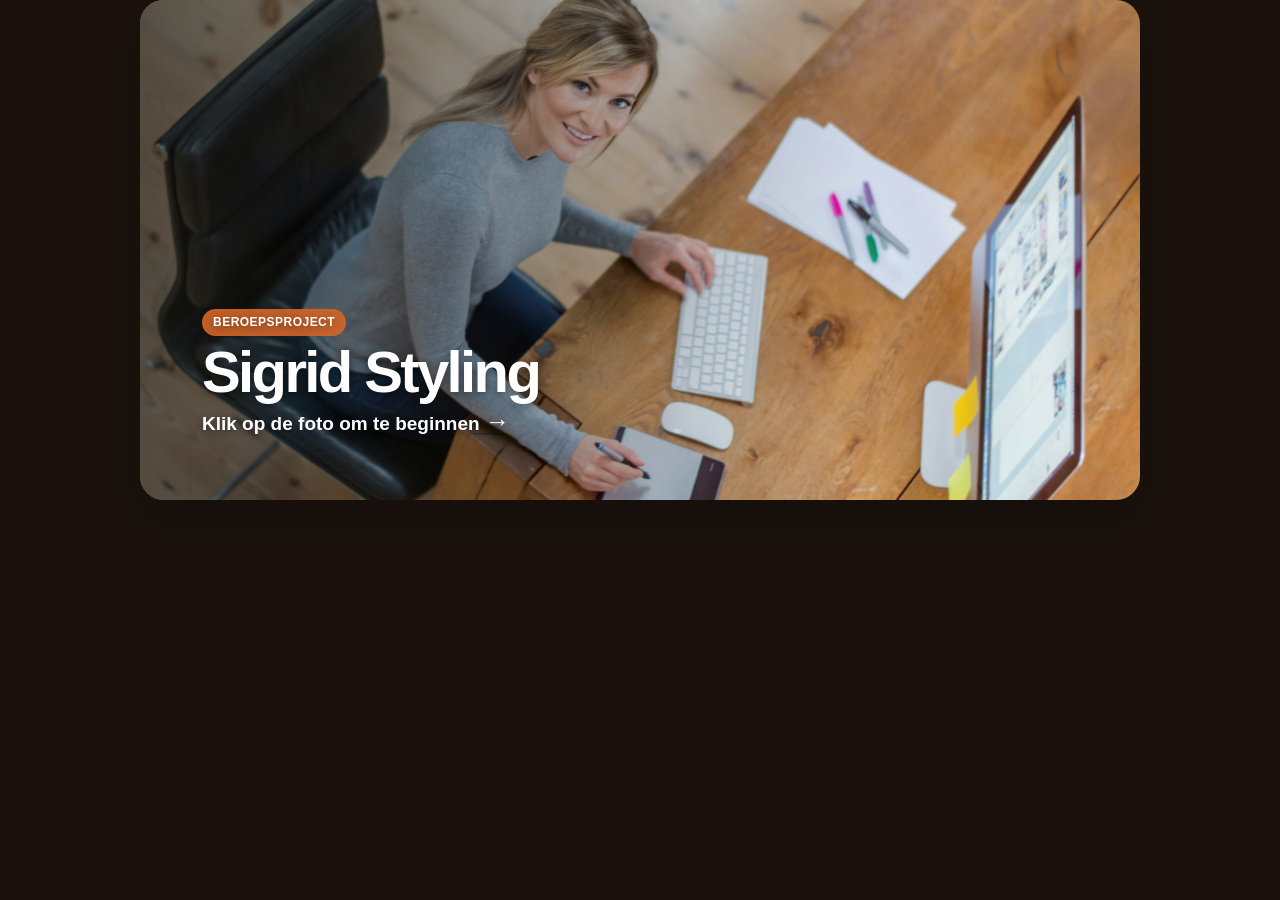
==== commit 784796d2: "Add files via upload" ====
--- a/index.html
+++ b/index.html
@@ -12,6 +12,7 @@
       <img class="landing-photo" src="sigrid.png" alt="Sigrid werkt aan haar werkplek">
       <span class="landing-shade" aria-hidden="true"></span>
       <span class="landing-copy">
+        <span class="landing-kicker">Beroepsproject</span>
         <strong>Sigrid Styling</strong>
         <span>Klik op de foto om te beginnen <b aria-hidden="true">→</b></span>
       </span>
--- a/style.css
+++ b/style.css
@@ -251,6 +251,9 @@
 
 .project-card { min-height: 92px; }
 
+/* Alleen het menu in het nieuwe tabblad staat iets lager. */
+.menu-page .page-shell { transform: translateY(18px); }
+
 /* =================================================================
    Fotopagina: de foto opent het menu in een halfdoorzichtige popup.
    ================================================================= */
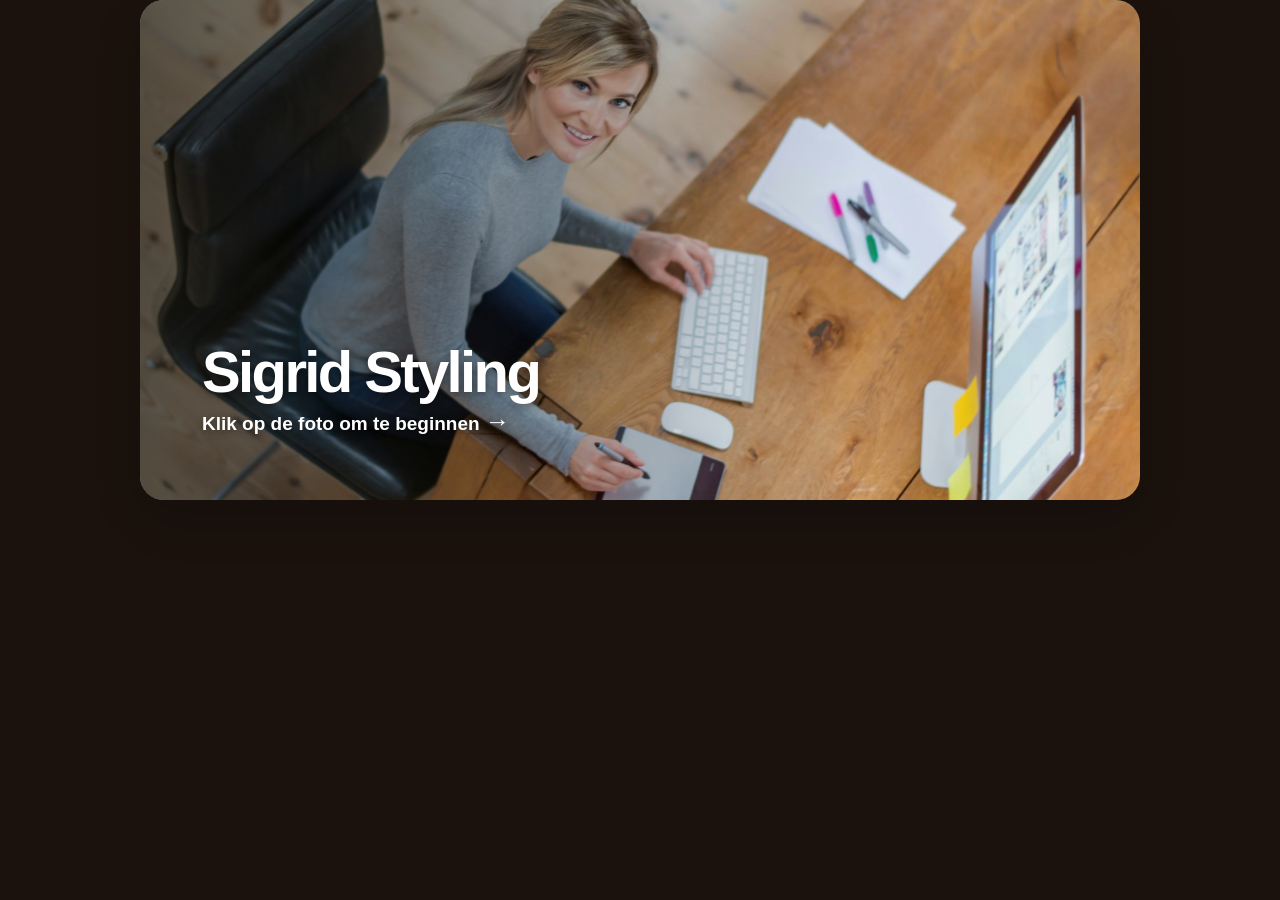
==== commit bf797405: "Update index.html" ====
--- a/index.html
+++ b/index.html
@@ -12,8 +12,7 @@
       <img class="landing-photo" src="sigrid.png" alt="Sigrid werkt aan haar werkplek">
       <span class="landing-shade" aria-hidden="true"></span>
       <span class="landing-copy">
-        <span class="landing-kicker">Beroepsproject</span>
-        <strong>Sigrid Styling</strong>
+      <strong>Sigrid Styling</strong>
         <span>Klik op de foto om te beginnen <b aria-hidden="true">→</b></span>
       </span>
     </a>
--- a/style.css
+++ b/style.css
@@ -8,9 +8,9 @@
   --teraa-orange-dark: #D2652A;
   --ink: #101828;
   --muted: #475467;
-  --glass: rgba(255, 255, 255, 0.76);
-  --glass-strong: rgba(255, 255, 255, 0.88);
-  --glass-border: rgba(255, 255, 255, 0.52);
+  --glass: rgba(255, 238, 220, 0.64);
+  --glass-strong: rgba(255, 243, 229, 0.76);
+  --glass-border: rgba(255, 224, 194, 0.42);
   --shadow: 0 18px 46px rgba(0, 0, 0, 0.20);
   --radius-xl: 24px;
   --radius-lg: 20px;
@@ -45,9 +45,9 @@
   overflow: hidden;
   border-radius: var(--radius-xl);
   background:
-    radial-gradient(circle at 18% 18%, rgba(255, 255, 255, 0.10) 0 16%, transparent 36%),
-    radial-gradient(circle at 84% 78%, rgba(255, 153, 110, 0.42) 0 18%, transparent 42%),
-    linear-gradient(135deg, #000000 0%, #1a0f04 28%, #D2652A 54%, var(--teraa-orange) 100%);
+    radial-gradient(circle at 18% 14%, rgba(255, 183, 118, 0.23) 0 14%, transparent 34%),
+    radial-gradient(circle at 87% 88%, rgba(239, 162, 66, 0.38) 0 19%, transparent 44%),
+    linear-gradient(160deg, #000000 0%, #1f1f1f 38%, #7c3b1f 68%, #efa242 100%);
   box-shadow: var(--shadow);
 }
 
@@ -206,7 +206,7 @@
 .action-card:hover,
 .action-card:focus-visible {
   transform: translateY(-2px);
-  background: rgba(255, 255, 255, 0.90);
+  background: rgba(255, 239, 219, 0.82);
   box-shadow: 0 18px 38px rgba(0, 0, 0, 0.18);
   outline: none;
 }
@@ -217,7 +217,7 @@
   display: grid;
   place-items: center;
   border-radius: 15px;
-  background: rgba(255, 250, 242, 0.92);
+  background: rgba(255, 238, 218, 0.78);
   color: var(--teraa-orange-dark);
   font-size: 22px;
   line-height: 1;
@@ -251,7 +251,13 @@
 
 .project-card { min-height: 92px; }
 
-/* Alleen het menu in het nieuwe tabblad staat iets lager. */
+/* Alleen het menu in het nieuwe tabblad staat iets lager.
+   De hele pagina krijgt hetzelfde kleurverloop, dus geen wit eromheen. */
+.menu-page {
+  min-height: 100vh;
+  background: linear-gradient(160deg, #000000 0%, #1f1f1f 38%, #7c3b1f 68%, #efa242 100%);
+}
+
 .menu-page .page-shell { transform: translateY(18px); }
 
 /* =================================================================
